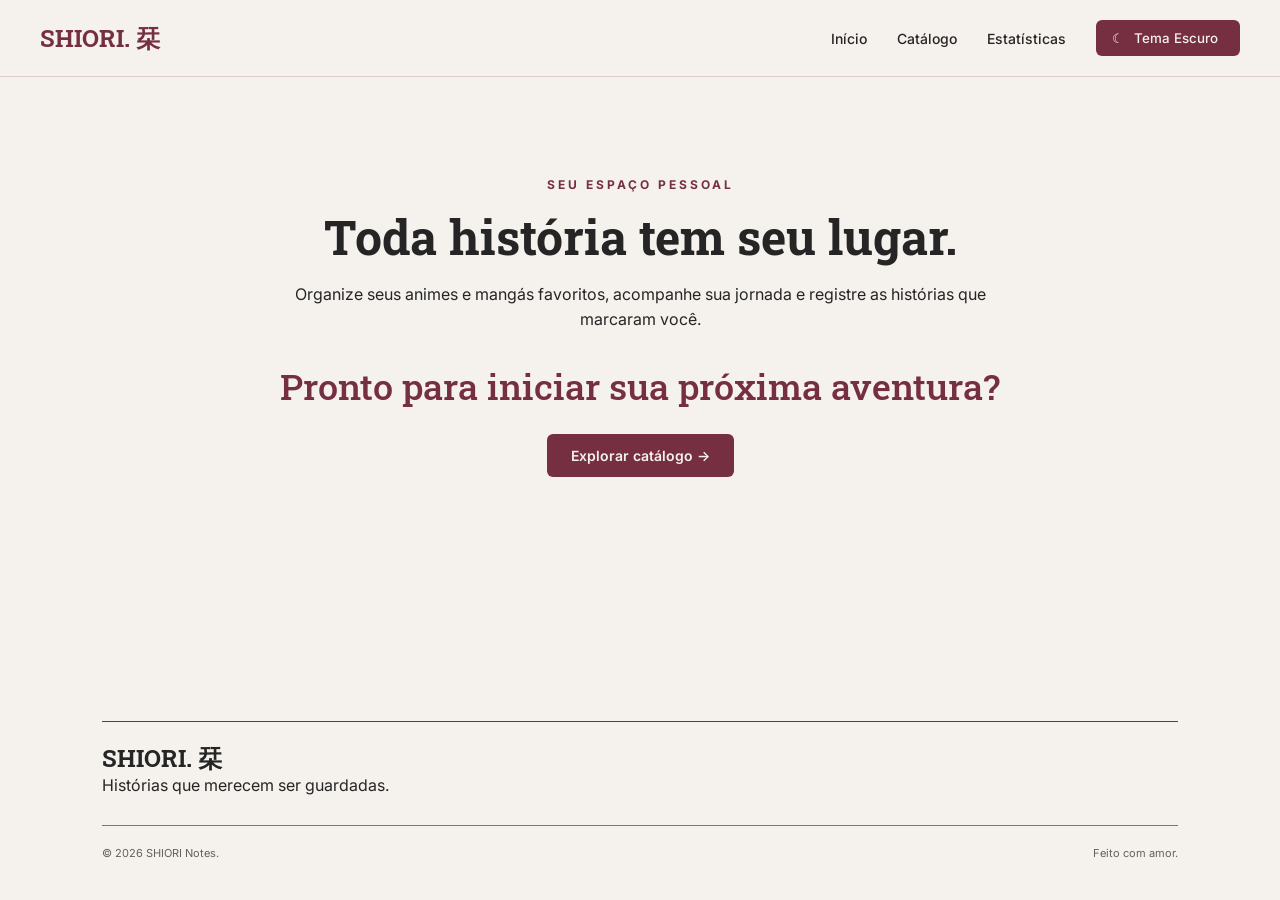
==== index.html @ 79d7c9fe "Add files via upload" ====
<!DOCTYPE html>
<html lang="pt-br">

    <head>
        <meta charset="UTF-8">
        <meta name="viewport" content="width=device-width, initial-scale=1.0">

        <title>SHIORI Notes — Anime & Manga Tracker</title>

        <link rel="preconnect" href="https://fonts.googleapis.com">
        <link rel="preconnect" href="https://fonts.gstatic.com" crossorigin>
        <link href="https://fonts.googleapis.com/css2?family=Inter:wght@400;500;600;700&family=Roboto+Slab:wght@400;500;600;700&display=swap" rel="stylesheet">

        <link rel="stylesheet" href="style.css">
    </head>

    <body>

        <header>
            <a href="index.html" class="logo">SHIORI. 栞</a>

            <div class="header-actions">
                <nav>
                    <ul>
                        <li><a href="index.html">Início</a></li>
                        <li><a href="catalogo.html">Catálogo</a></li>
                        <li><a href="estatisticas.html">Estatísticas</a></li>
                    </ul>
                </nav>

                <button id="theme-toggle">
                    <span class="theme-icon">☾</span>
                    <span class="theme-text">Alternar Tema</span>
                </button>
            </div>
        </header>

        <main>
            <section class="hero">

                <p class="hero-eyebrow">SEU ESPAÇO PESSOAL</p>

                <h1 class="hero-title">Toda história tem seu lugar.</h1>

                <p class="hero-description">
                    Organize seus animes e mangás favoritos, acompanhe sua jornada e registre as histórias que marcaram você.
                </p>

                <p class="hero-cta-text">
    Pronto para iniciar sua próxima aventura?
</p>

                <a href="catalogo.html" class="hero-button">
                    Explorar catálogo →
                </a>

            </section>

        </main>

        <footer>

            <div class="footer-top">
                <div class="footer-brand">
                    <h2>SHIORI. 栞</h2>
                    <p>Histórias que merecem ser guardadas.</p>
                </div>
            </div>

            <div class="footer-bottom">
                <p>© 2026 SHIORI Notes.</p>
                <span>Feito com amor.</span>
            </div>

        </footer>

        <script src="main.js"></script>

    </body>

</html>
---- style.css ----
/* ==========================================
1. VARIÁVEIS E CONFIGURAÇÕES GERAIS
========================================== */

:root {
    --cor-fundo: #F5F2ED;
    --cor-texto: #252525;
    --cor-destaque: #762F40;
    --cor-divisoria: rgba(118, 47, 64, 0.2);
}

.tema-escuro {
    --cor-fundo: #252525;
    --cor-texto: #F5F2ED;
    --cor-destaque: #C47A8B;
    --cor-divisoria: rgba(196, 122, 139, 0.25);
}

* {
    margin: 0;
    padding: 0;
    box-sizing: border-box;
}

body {
    min-height: 100vh;
    display: flex;
    flex-direction: column;

    background-color: var(--cor-fundo);
    color: var(--cor-texto);
    font-family: 'Inter', sans-serif;
}

h1, h2, h3, h4, h5, h6 {
    font-family: 'Roboto Slab', serif;
}

a {
    text-decoration: none;
    color: inherit;
}


/* ==========================================
2. CABEÇALHO
========================================== */

header {
    display: flex;
    justify-content: space-between;
    align-items: center;
    padding: 20px 40px;
    border-bottom: 1px solid var(--cor-divisoria);
}

.header-actions {
    display: flex;
    align-items: center;
    gap: 30px;
}

.logo {
    font-family: 'Roboto Slab', serif;
    font-size: 24px;
    font-weight: 700;
    color: var(--cor-destaque);
}

nav ul {
    display: flex;
    align-items: center;
    gap: 30px;
    list-style: none;
}

nav a {
    font-size: 14px;
    font-weight: 500;
    transition: color 0.3s ease;
    position: relative;
}

nav a:hover {
    color: var(--cor-destaque);
}

nav a::after {
    content: "";
    position: absolute;
    width: 0;
    height: 2px;
    bottom: -5px;
    left: 0;
    background-color: var(--cor-destaque);
    transition: width 0.3s ease;
}

nav a:hover::after {
    width: 100%;
}

#theme-toggle {
    background-color: var(--cor-destaque);
    color: #F5F2ED;
    border: none;
    padding: 10px 16px;
    border-radius: 6px;
    font-family: 'Inter', sans-serif;
    font-weight: 500;
    cursor: pointer;
    transition: background-color 0.3s ease;
}

#theme-toggle span {
    margin-right: 6px;
}

#theme-toggle:hover {
    background-color: #5D2433;
}


/* ==========================================
3. CATÁLOGO
========================================== */

.catalogo {
    padding: 60px 8%;
}

.catalogo-header {
    margin-bottom: 40px;
}

.catalogo-header h1 {
    font-size: 32px;
    margin-bottom: 10px;
}

.catalogo-header p {
    color: var(--cor-texto);
    opacity: 0.7;
    font-size: 15px;
}


/* Estatísticas */

.catalogo-stats {
    display: grid;
    grid-template-columns: repeat(3, 1fr);
    gap: 20px;
    margin-bottom: 50px;
}

.stat-card {
    background-color: var(--cor-fundo);
    border: 1px solid var(--cor-divisoria);
    border-radius: 8px;
    padding: 24px;
}

.stat-card h3 {
    font-family: 'Inter', sans-serif;
    font-size: 13px;
    font-weight: 500;
    opacity: 0.7;
    margin-bottom: 12px;
}

.stat-card p {
    font-family: 'Roboto Slab', serif;
    font-size: 28px;
    font-weight: 700;
    color: var(--cor-destaque);
}


/* Botão adicionar */

.catalogo-acoes {
    display: flex;
    justify-content: flex-end;
    margin-bottom: 20px;
}

.catalogo-acoes button {
    background-color: var(--cor-destaque);
    color: var(--cor-fundo);
    border: none;
    border-radius: 6px;
    padding: 12px 20px;
    font-family: 'Inter', sans-serif;
    font-size: 14px;
    font-weight: 600;
    cursor: pointer;
    transition: opacity 0.3s ease;
}

.catalogo-acoes button:hover {
    opacity: 0.85;
}


/* Controles e filtros */

.catalogo-controles {
    display: flex;
    justify-content: space-between;
    align-items: center;
    gap: 20px;
    margin-bottom: 40px;
}

.campo-busca {
    width: 100%;
}

.campo-busca input {
    width: 100%;
    padding: 14px 16px;
    border: 1px solid var(--cor-divisoria);
    border-radius: 8px;
    background-color: var(--cor-fundo);
    color: var(--cor-texto);
    font-family: 'Inter', sans-serif;
    font-size: 14px;
    outline: none;
    transition: border-color 0.3s ease;
}

.campo-busca input:focus {
    border-color: var(--cor-destaque);
}

.campo-busca input::placeholder {
    color: var(--cor-texto);
    opacity: 0.5;
}

.filtros {
    display: flex;
    gap: 12px;
}

.filtros select {
    padding: 14px 16px;
    border: 1px solid var(--cor-divisoria);
    border-radius: 8px;
    background-color: var(--cor-fundo);
    color: var(--cor-texto);
    font-family: 'Inter', sans-serif;
    font-size: 14px;
    cursor: pointer;
    outline: none;
    transition: border-color 0.3s ease;
}

.filtros select:focus {
    border-color: var(--cor-destaque);
}


#limpar-filtros {
    padding: 9px 16px;
    border: 1px solid var(--cor-destaque);
    border-radius: 6px;
    background: transparent;
    color: var(--cor-destaque);
    font-family: inherit;
    font-size: 0.85rem;
    cursor: pointer;
    transition: background 0.3s ease, color 0.3s ease;
}

#limpar-filtros:hover {
    background: var(--cor-destaque);
    color: var(--cor-fundo);
}



/* Cards */

.catalogo-lista {
    display: grid;
    grid-template-columns: repeat(3, minmax(0, 1fr));
    gap: 24px;
}

.anime-card {
    display: flex;
    align-items: flex-start;
    gap: 16px;
    padding: 16px;
    border: 1px solid var(--cor-divisoria);
    border-radius: 10px;
    background-color: var(--cor-fundo);
    min-width: 0;
}

.anime-card img {
    width: 100px;
    height: 145px;
    flex-shrink: 0;
    object-fit: cover;
    border-radius: 6px;
}

.anime-info {
    display: flex;
    flex-direction: column;
    align-items: flex-start;
    gap: 8px;
    min-width: 0;
    flex: 1;
}

.anime-tipo {
    color: var(--cor-destaque);
    font-size: 11px;
    font-weight: 700;
    text-transform: uppercase;
}

.anime-info h3 {
    font-size: 16px;
    overflow-wrap: anywhere;
}

.anime-status {
    font-size: 12px;
    font-weight: 600;
}

.anime-info p {
    font-size: 12px;
    opacity: 0.7;
}


/* Botões dos cards */

.botao-excluir,
.botao-editar {
    width: fit-content;
    align-self: flex-start;
    padding: 8px 12px;
    border-radius: 6px;
    font-family: 'Inter', sans-serif;
    font-size: 12px;
    cursor: pointer;
    margin-top: 4px;
}

.botao-excluir {
    border: none;
    background-color: var(--cor-destaque);
    color: white;
}

.botao-editar {
    border: 1px solid var(--cor-destaque);
    background-color: transparent;
    color: var(--cor-destaque);
}


/* ==========================================
4. FORMULÁRIO
========================================== */

.formulario-container {
    display: none;
    background-color: var(--cor-fundo);
    border: 1px solid var(--cor-divisoria);
    border-radius: 10px;
    padding: 30px;
    margin-bottom: 40px;
}

#formulario-titulo {
    display: grid;
    grid-template-columns: 1fr 1fr;
    gap: 20px;
}

.campo-formulario {
    display: flex;
    flex-direction: column;
    gap: 8px;
}

.campo-formulario label {
    font-size: 13px;
    font-weight: 600;
}

.campo-formulario input,
.campo-formulario select {
    width: 100%;
    padding: 12px;
    border: 1px solid var(--cor-divisoria);
    border-radius: 6px;
    background-color: var(--cor-fundo);
    color: var(--cor-texto);
    font-family: 'Inter', sans-serif;
    font-size: 13px;
}

#formulario-titulo button {
    background-color: var(--cor-destaque);
    color: var(--cor-fundo);
    border: none;
    border-radius: 6px;
    padding: 13px;
    font-family: 'Inter', sans-serif;
    font-size: 14px;
    font-weight: 600;
    cursor: pointer;
    transition: opacity 0.3s ease;
}

#formulario-titulo button:hover {
    opacity: 0.85;
}


/* ==========================================
5. HERO
========================================== */

.hero {
    text-align: center;
    padding: 100px 20px;
}

.hero-eyebrow {
    color: var(--cor-destaque);
    font-size: 12px;
    font-weight: 700;
    letter-spacing: 3px;
}

.hero-title {
    font-size: clamp(30px, 7vw, 48px);
    margin: 16px 0;
    line-height: 1.2;
}

.hero-description {
    max-width: 720px;
    margin: 0 auto 30px;
    line-height: 1.6;
    color: var(--cor-texto);
}

.hero-cta-text {
    margin-bottom: 24px;
    font-family: 'Roboto Slab', serif;
    font-size: clamp(26px, 5vw, 36px);
    font-weight: 500;
    line-height: 1.3;
    color: var(--cor-destaque);
}

.hero-button {
    display: inline-block;
    background-color: var(--cor-destaque);
    color: #F5F2ED;
    padding: 13px 24px;
    border-radius: 6px;
    font-size: 14px;
    font-weight: 600;
    transition: transform 0.3s ease,
                background-color 0.3s ease;
}

.hero-button:hover {
    transform: translateY(-3px);
}


/* ==========================================
6. RODAPÉ
========================================== */

footer {
    background-color: var(--cor-fundo);
    color: var(--cor-texto);
    padding: 40px 8%;
    margin-top: 80px;
}

.footer-top {
    border-top: 1px solid var(--cor-destaque);
    padding-top: 20px;
}

.footer-bottom {
    display: flex;
    justify-content: space-between;
    border-top: 1px solid var(--cor-destaque);
    padding-top: 20px;
    margin-top: 30px;
    font-size: 11px;
    opacity: 0.7;
}


/* ==========================================
7. TABLETS
========================================== */

@media (max-width: 1000px) {

    .catalogo-lista {
        grid-template-columns: repeat(2, minmax(0, 1fr));
        gap: 16px;
    }

    .anime-card {
        padding: 12px;
        gap: 12px;
    }

    .anime-card img {
        width: 85px;
        height: 125px;
    }

}


/* ==========================================
   8. DISPOSITIVOS MÓVEIS
========================================== */

@media (max-width: 600px) {

    /* Hero */

    .hero {
        padding: 80px 20px;
    }

    .hero-description {
        font-size: 15px;
    }


    /* Cabeçalho */

    header {
        display: grid;
        grid-template-columns: 1fr auto;
        grid-template-areas:
            "logo theme"
            "nav nav";
        align-items: center;
        gap: 20px 10px;
        padding: 20px;
    }

    .logo {
        grid-area: logo;
        width: auto;
        text-align: left;
    }

    .header-actions {
        display: contents;
    }

    nav {
        grid-area: nav;
        width: 100%;
    }

    nav ul {
        justify-content: center;
        flex-wrap: wrap;
        gap: 15px;
        padding: 0;
    }

    .theme-text {
        display: none;
    }

    #theme-toggle {
        grid-area: theme;
        width: 32px;
        height: 32px;
        padding: 6px;
        font-size: 16px;
        display: flex;
        align-items: center;
        justify-content: center;
    }


    /* Catálogo */

    .catalogo {
        padding: 35px 16px;
    }

    .catalogo-header {
        margin-bottom: 28px;
    }

    .catalogo-header h1 {
        font-size: 26px;
    }

    .catalogo-stats {
        grid-template-columns: repeat(3, minmax(0, 1fr));
        gap: 8px;
        margin-bottom: 32px;
    }

    .stat-card {
        padding: 12px 8px;
    }

    .stat-card h3 {
        font-size: 10px;
        margin-bottom: 8px;
    }

    .stat-card p {
        font-size: 22px;
    }


    /* Controles */

    .catalogo-controles {
        flex-direction: column;
        align-items: stretch;
        gap: 12px;
        margin-bottom: 25px;
    }

    .filtros {
        display: grid;
        grid-template-columns: 1fr 1fr;
        gap: 8px;
    }

    .filtros select {
        width: 100%;
        min-width: 0;
        padding: 12px 8px;
        font-size: 12px;
    }


    /* Cards */

    .catalogo-lista {
        grid-template-columns: 1fr;
        gap: 12px;
    }

    .anime-card {
        gap: 12px;
        padding: 12px;
    }

    .anime-card img {
        width: 72px;
        height: 105px;
    }

    .anime-info {
        gap: 5px;
    }

    .anime-info h3 {
        font-size: 15px;
    }

    .anime-tipo {
        font-size: 10px;
    }

    .anime-status,
    .anime-info p {
        font-size: 11px;
    }

    .botao-excluir,
    .botao-editar {
        padding: 6px 9px;
        font-size: 11px;
        margin-top: 3px;
    }


    /* Formulário */

    .formulario-container {
        padding: 16px;
        margin-bottom: 28px;
    }

    #formulario-titulo {
        grid-template-columns: 1fr;
        gap: 14px;
    }


    /* Rodapé */

    footer {
        padding: 30px 20px;
        margin-top: 50px;
    }

    .footer-bottom {
        gap: 12px;
        flex-wrap: wrap;
    }

}


/* Animação de entrada das páginas */

@keyframes surgirDeBaixo {
    from {
        opacity: 0;
        transform: translateY(20px);
    }

    to {
        opacity: 1;
        transform: translateY(0);
    }
}

main {
    flex: 1;
    animation: surgirDeBaixo 0.7s ease-out both;
}

/* Respeita usuários que preferem movimento reduzido */

@media (prefers-reduced-motion: reduce) {
    main,
    .estatisticas-header,
    .indicador-card,
    .grafico-card,
    .hero-eyebrow,
    .hero-title,
    .hero-description,
    .hero-cta-text,
    .hero-button,
    .catalogo-header,
    .catalogo-stats,
    .catalogo-acoes,
    .catalogo-controles,
    .anime-card {
        animation: none;
        opacity: 1;
        transform: none;
    }
}


/* Entrada em sequência dos elementos do catálogo */

.catalogo-header,
.catalogo-stats,
.catalogo-acoes,
.catalogo-controles {
    opacity: 0;
    animation: surgirDeBaixo 0.6s ease-out forwards;
}

.catalogo-header {
    animation-delay: 0.1s;
}

.catalogo-stats {
    animation-delay: 0.2s;
}

.catalogo-acoes {
    animation-delay: 0.3s;
}

.catalogo-controles {
    animation-delay: 0.4s;
}

/* Cards surgindo individualmente */

.anime-card {
    opacity: 0;
    animation: surgirDeBaixo 0.6s ease-out forwards;
}

.anime-card:nth-child(1) {
    animation-delay: 0.5s;
}

.anime-card:nth-child(2) {
    animation-delay: 0.6s;
}

.anime-card:nth-child(3) {
    animation-delay: 0.7s;
}

.anime-card:nth-child(4) {
    animation-delay: 0.8s;
}


/* Animação em sequência da página inicial */

.hero-eyebrow,
.hero-title,
.hero-description,
.hero-cta-text,
.hero-button {
    opacity: 0;
    animation: surgirDeBaixo 0.6s ease-out both;
}

.hero-eyebrow {
    animation-delay: 0.1s;
}

.hero-title {
    animation-delay: 0.25s;
}

.hero-description {
    animation-delay: 0.4s;
}

.hero-cta-text {
    animation-delay: 0.55s;
}

.hero-button {
    animation-delay: 0.7s;
}


/* PÁGINA DE ESTATÍSTICAS */

.estatisticas {
    max-width: 1200px;
    margin: 0 auto;
    padding: 50px 30px;
}

.estatisticas-header {
    margin-bottom: 35px;
}

.estatisticas-eyebrow {
    color: var(--cor-destaque);
    font-size: 12px;
    font-weight: 600;
    letter-spacing: 2px;
    margin-bottom: 10px;
}

.estatisticas-header h1 {
    font-family: 'Roboto Slab', serif;
    font-size: 32px;
    margin-bottom: 10px;
}

.estatisticas-header p {
    color: var(--cor-texto);
    opacity: 0.7;
    font-size: 14px;
}

/* INDICADORES */

.indicadores {
    display: grid;
    grid-template-columns: repeat(4, 1fr);
    gap: 20px;
    margin-bottom: 35px;
}

.indicador-card {
    background-color: var(--cor-fundo);
    border: 1px solid var(--cor-divisoria);
    border-radius: 10px;
    padding: 22px;
    transition: transform 0.2s ease;
}

.indicador-card:hover {
    transform: translateY(-4px);
}

.indicador-card p {
    font-size: 13px;
    opacity: 0.7;
    margin-bottom: 12px;
}

.indicador-card h2 {
    color: var(--cor-destaque);
    font-family: 'Roboto Slab', serif;
    font-size: 30px;
}

/* ÁREA DOS GRÁFICOS */

.graficos {
    display: grid;
    grid-template-columns: repeat(2, 1fr);
    gap: 20px;
}

.grafico-card {
    background-color: var(--cor-fundo);
    border: 1px solid var(--cor-divisoria);
    border-radius: 10px;
    padding: 24px;
}

.grafico-card h2 {
    font-family: 'Roboto Slab', serif;
    font-size: 18px;
    margin-bottom: 8px;
}

.grafico-card p {
    font-size: 13px;
    opacity: 0.7;
    margin-bottom: 20px;
}

.grafico-card canvas {
    max-width: 100%;
    max-height: 280px;
}

/* RESPONSIVIDADE */

@media (max-width: 900px) {
    .indicadores {
        grid-template-columns: repeat(2, 1fr);
    }

    .graficos {
        grid-template-columns: 1fr;
    }
}

@media (max-width: 600px) {
    .estatisticas {
        padding: 35px 16px;
    }

    .estatisticas-header h1 {
        font-size: 25px;
    }

    .indicadores {
        gap: 10px;
    }

    .indicador-card {
        padding: 16px;
    }

    .indicador-card h2 {
        font-size: 25px;
    }

    .grafico-card {
        padding: 18px;
    }
}


/* Animação em sequência das estatísticas */

.estatisticas-header,
.indicador-card,
.grafico-card {
    opacity: 0;
    animation: surgirDeBaixo 0.6s ease-out both;
}

.estatisticas-header {
    animation-delay: 0.1s;
}

.indicador-card:nth-child(1) {
    animation-delay: 0.2s;
}

.indicador-card:nth-child(2) {
    animation-delay: 0.3s;
}

.indicador-card:nth-child(3) {
    animation-delay: 0.4s;
}

.indicador-card:nth-child(4) {
    animation-delay: 0.5s;
}

.grafico-card:nth-child(1) {
    animation-delay: 0.6s;
}

.grafico-card:nth-child(2) {
    animation-delay: 0.7s;
}

.mensagem-vazia {
    text-align: center;
    color: var(--cor-texto);
    opacity: 0.7;
    padding: 40px 20px;
    font-size: 1rem;
    grid-column: 1 / -1;
    width: 100%;
    box-sizing: border-box;
    animation: aparecerMensagem 0.5s ease;
}

@keyframes aparecerMensagem {
    from {
        opacity: 0;
        transform: translateY(12px);
    }

    to {
        opacity: 1;
        transform: translateY(0);
    }
}
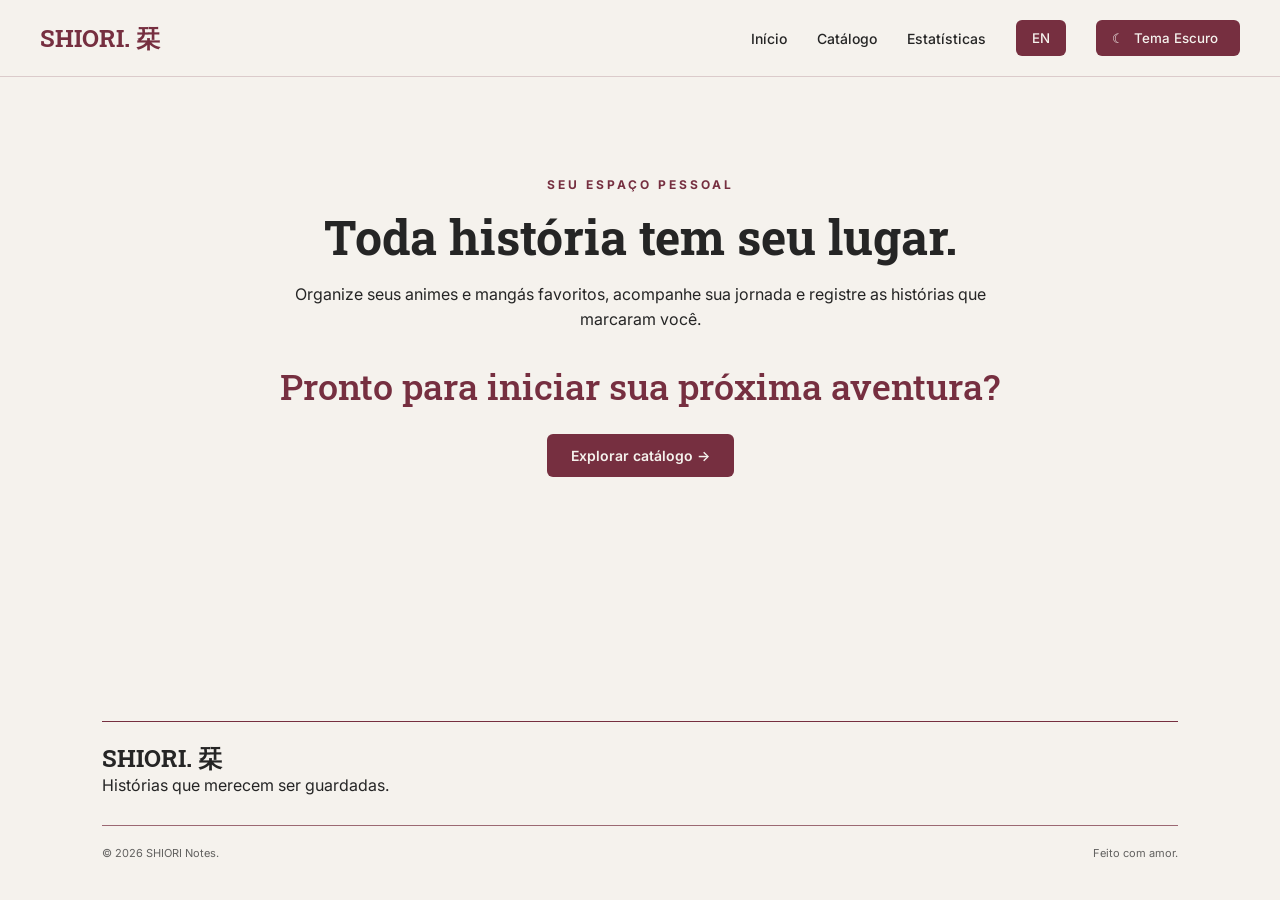
==== commit e813eede: "Add files via upload" ====
--- a/index.html
+++ b/index.html
@@ -13,65 +13,67 @@
 
         <link rel="stylesheet" href="style.css">
     </head>
-
     <body>
-
         <header>
             <a href="index.html" class="logo">SHIORI. 栞</a>
-
-            <div class="header-actions">
-                <nav>
-                    <ul>
-                        <li><a href="index.html">Início</a></li>
-                        <li><a href="catalogo.html">Catálogo</a></li>
-                        <li><a href="estatisticas.html">Estatísticas</a></li>
-                    </ul>
-                </nav>
-
-                <button id="theme-toggle">
-                    <span class="theme-icon">☾</span>
-                    <span class="theme-text">Alternar Tema</span>
-                </button>
-            </div>
+<div class="header-actions">
+    <nav>
+        <ul>
+            <li><a href="index.html">Início</a></li>
+            <li><a href="catalogo.html">Catálogo</a></li>
+            <li><a href="estatisticas.html">Estatísticas</a></li>
+        </ul>
+    </nav>
+    <button id="language-toggle" aria-label="Change language">
+        EN
+    </button>
+    <button id="theme-toggle">
+        <span class="theme-icon">☾</span>
+        <span class="theme-text">Alternar Tema</span>
+    </button>
+</div>
         </header>
 
         <main>
-            <section class="hero">
+        <section class="hero">
+    <p class="hero-eyebrow" data-i18n="fraseDestaque">
+        SEU ESPAÇO PESSOAL
+    </p>
 
-                <p class="hero-eyebrow">SEU ESPAÇO PESSOAL</p>
+    <h1 class="hero-title" data-i18n="tituloPrincipal">
+        Toda história tem seu lugar.
+    </h1>
 
-                <h1 class="hero-title">Toda história tem seu lugar.</h1>
+    <p class="hero-description" data-i18n="descricaoPrincipal">
+        Organize seus animes e mangás favoritos, acompanhe sua jornada e registre as histórias que marcaram você.
+    </p>
 
-                <p class="hero-description">
-                    Organize seus animes e mangás favoritos, acompanhe sua jornada e registre as histórias que marcaram você.
-                </p>
+    <p class="hero-cta-text" data-i18n="textoConvite">
+        Pronto para iniciar sua próxima aventura?
+    </p>
 
-                <p class="hero-cta-text">
-    Pronto para iniciar sua próxima aventura?
-</p>
-
-                <a href="catalogo.html" class="hero-button">
-                    Explorar catálogo →
-                </a>
-
-            </section>
-
+    <a href="catalogo.html" class="hero-button" data-i18n="botaoExplorar">
+        Explorar catálogo →
+    </a>
+</section>
         </main>
 
         <footer>
-
             <div class="footer-top">
                 <div class="footer-brand">
                     <h2>SHIORI. 栞</h2>
-                    <p>Histórias que merecem ser guardadas.</p>
+            <p data-i18n="fraseRodape">
+    Histórias que merecem ser guardadas.
+</p>
                 </div>
             </div>
 
             <div class="footer-bottom">
                 <p>© 2026 SHIORI Notes.</p>
-                <span>Feito com amor.</span>
+                <span data-i18n="feitoComAmor">
+    Feito com amor.
+</span>
             </div>
-
         </footer>
 
         <script src="main.js"></script>
--- a/style.css
+++ b/style.css
@@ -100,7 +100,8 @@
     width: 100%;
 }
 
-#theme-toggle {
+#theme-toggle,
+#language-toggle {
     background-color: var(--cor-destaque);
     color: #F5F2ED;
     border: none;
@@ -116,7 +117,8 @@
     margin-right: 6px;
 }
 
-#theme-toggle:hover {
+#theme-toggle:hover,
+#language-toggle:hover {
     background-color: #5D2433;
 }
 
@@ -217,6 +219,7 @@
     width: 100%;
 }
 
+
 .campo-busca input {
     width: 100%;
     padding: 14px 16px;
@@ -244,7 +247,8 @@
     gap: 12px;
 }
 
-.filtros select {
+.filtros select,
+.campo-ordenacao select {
     padding: 14px 16px;
     border: 1px solid var(--cor-divisoria);
     border-radius: 8px;
@@ -257,7 +261,8 @@
     transition: border-color 0.3s ease;
 }
 
-.filtros select:focus {
+.filtros select:focus,
+.campo-ordenacao select:focus {
     border-color: var(--cor-destaque);
 }
 
@@ -534,7 +539,7 @@
 
 
 /* ==========================================
-   8. DISPOSITIVOS MÓVEIS
+8. DISPOSITIVOS MÓVEIS
 ========================================== */
 
 @media (max-width: 600px) {
@@ -553,15 +558,15 @@
     /* Cabeçalho */
 
     header {
-        display: grid;
-        grid-template-columns: 1fr auto;
-        grid-template-areas:
-            "logo theme"
-            "nav nav";
-        align-items: center;
-        gap: 20px 10px;
-        padding: 20px;
-    }
+    display: grid;
+    grid-template-columns: 1fr auto auto;
+    grid-template-areas:
+        "logo language theme"
+        "nav nav nav";
+    align-items: center;
+    gap: 20px 8px;
+    padding: 20px;
+}
 
     .logo {
         grid-area: logo;
@@ -600,6 +605,20 @@
         justify-content: center;
     }
 
+    #theme-toggle .theme-icon {
+    margin-right: 0;
+}
+
+    #language-toggle {
+    grid-area: language;
+    width: 36px;
+    height: 32px;
+    padding: 6px;
+    font-size: 13px;
+    display: flex;
+    align-items: center;
+    justify-content: center;
+}
 
     /* Catálogo */
 
@@ -637,25 +656,26 @@
 
     /* Controles */
 
-    .catalogo-controles {
+.catalogo-controles {
         flex-direction: column;
         align-items: stretch;
         gap: 12px;
         margin-bottom: 25px;
     }
 
-    .filtros {
+.filtros {
         display: grid;
         grid-template-columns: 1fr 1fr;
         gap: 8px;
     }
 
-    .filtros select {
-        width: 100%;
-        min-width: 0;
-        padding: 12px 8px;
-        font-size: 12px;
-    }
+.filtros select,
+.campo-ordenacao select {
+    width: 100%;
+    min-width: 0;
+    padding: 12px 8px;
+    font-size: 12px;
+}
 
 
     /* Cards */
